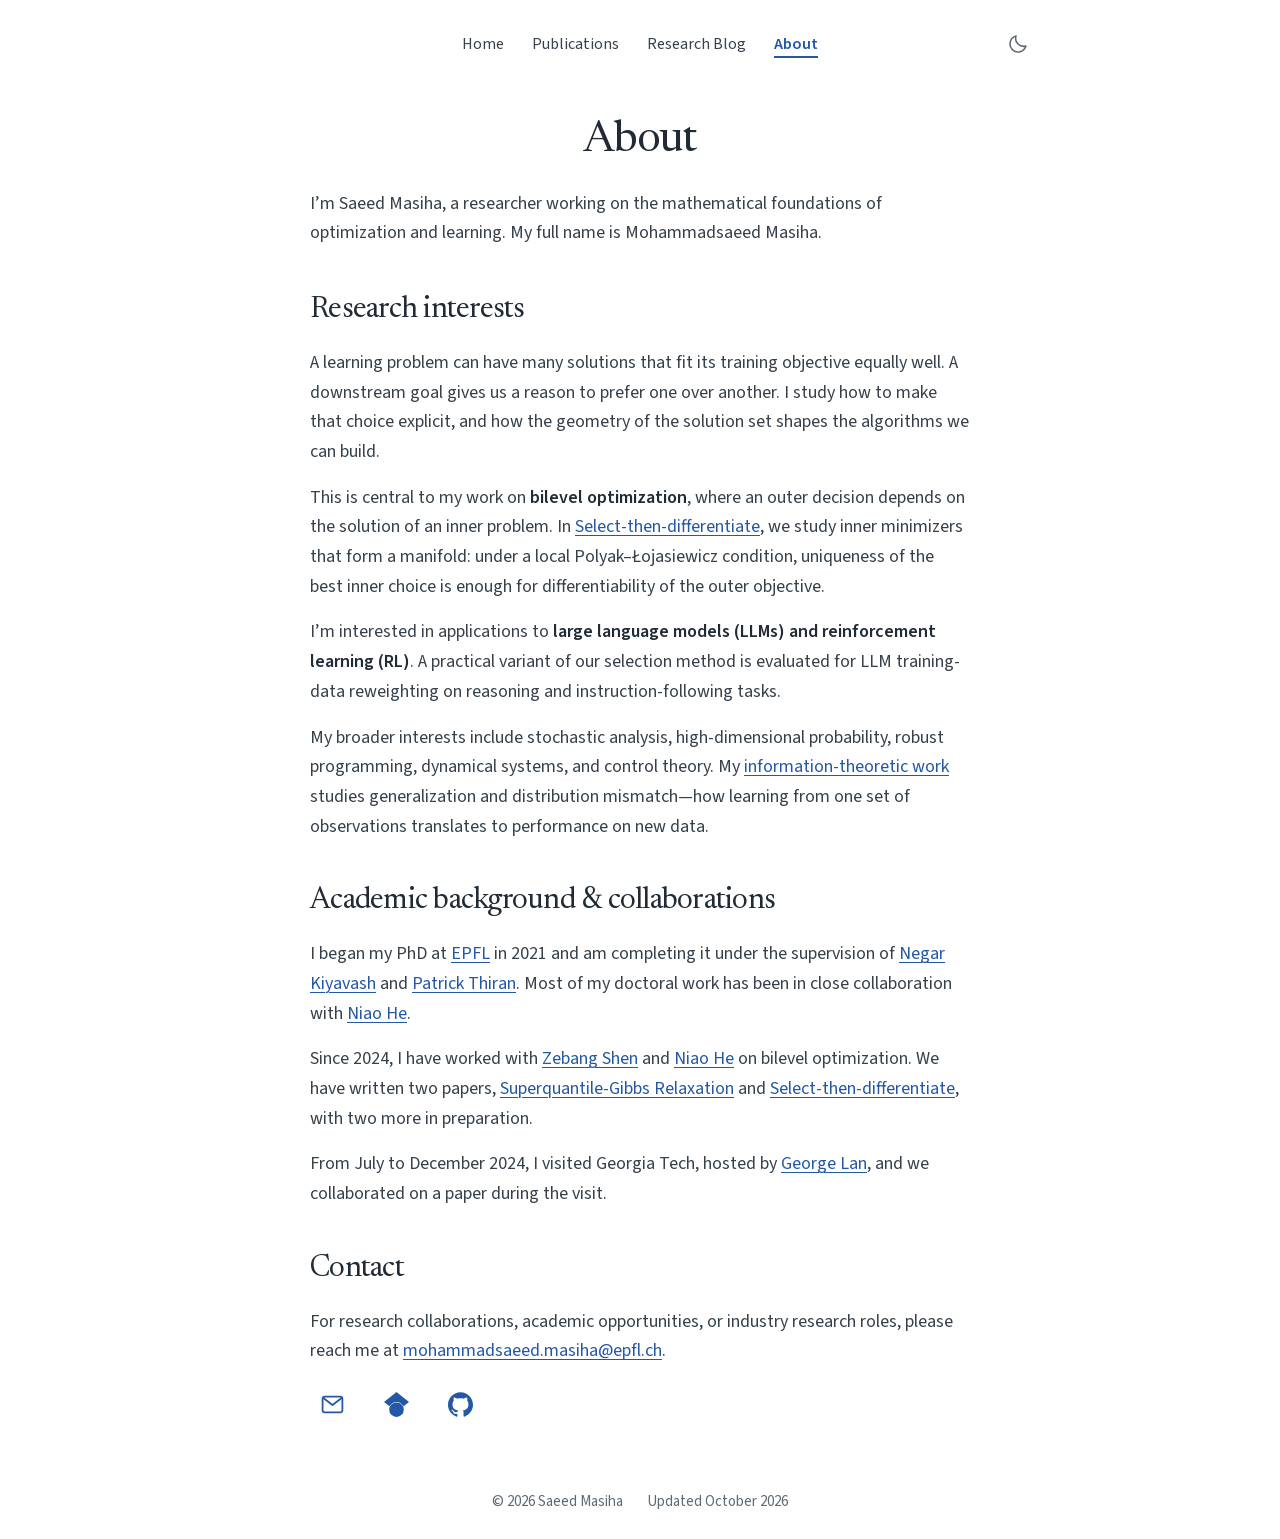
==== docs/about/index.html @ 3c465756 "Prepare academic website for GitHub Pages" ====
<!DOCTYPE html>
<html lang="en">
<head>
  <meta charset="utf-8">
  <meta name="viewport" content="width=device-width, initial-scale=1">
  <meta name="theme-color" content="#ffffff">
  <title>About — Saeed Masiha</title>
  <meta name="description" content="Saeed Masiha’s research interests, academic background, and collaborations. PhD student at EPFL working on optimization and machine learning.">
  <meta name="author" content="Saeed Masiha">
  <link rel="canonical" href="https://msmasiha1997.github.io/about/">
  <meta property="og:type" content="website">
  <meta property="og:site_name" content="Saeed Masiha">
  <meta property="og:title" content="About — Saeed Masiha">
  <meta property="og:description" content="Saeed Masiha’s research interests, academic background, and collaborations. PhD student at EPFL working on optimization and machine learning.">
  <meta property="og:url" content="https://msmasiha1997.github.io/about/">
  <link rel="icon" href="../assets/images/favicon.svg" type="image/svg+xml">
  <script src="../assets/js/theme.js?v=20260925-themes"></script>
  <link rel="stylesheet" href="../assets/css/site.css?v=20261016-visual-blog">
</head>
<body data-page="about">
  <a class="skip-link" href="#main">Skip to content</a>
  <header class="site-header">
    <div class="header-inner">
      <nav class="main-nav" aria-label="Main navigation">
        <a href="../index.html">Home</a> <a href="../papers/index.html">Publications</a> <a href="../writing/index.html">Research Blog</a> <a aria-current="page" href="../about/index.html">About</a>
      </nav>
      <button class="theme-toggle" type="button" aria-label="Switch to dark mode" title="Switch to dark mode" hidden>
        <svg class="theme-icon-moon" width="22" height="22" aria-hidden="true" focusable="false"><use href="../assets/images/contact-icons.svg#moon"></use></svg>
        <svg class="theme-icon-sun" width="22" height="22" aria-hidden="true" focusable="false"><use href="../assets/images/contact-icons.svg#sun"></use></svg>
      </button>
    </div>
  </header>
  <div class="site-layout">
    <main id="main" tabindex="-1">
      <header class="page-intro">
        <h1>About</h1>
        <p>I’m Saeed Masiha, a researcher working on the mathematical foundations of optimization and learning. My full name is Mohammadsaeed Masiha.</p>
      </header>
      <section class="page-section" aria-labelledby="research-interests">
        <h2 id="research-interests">Research interests</h2>
        <p>A learning problem can have many solutions that fit its training objective equally well. A downstream goal gives us a reason to prefer one over another. I study how to make that choice explicit, and how the geometry of the solution set shapes the algorithms we can build.</p>
        <p>This is central to my work on <strong>bilevel optimization</strong>, where an outer decision depends on the solution of an inner problem. In <a href="../papers/index.html#select-then-differentiate">Select-then-differentiate</a>, we study inner minimizers that form a manifold: under a local Polyak–Łojasiewicz condition, uniqueness of the best inner choice is enough for differentiability of the outer objective.</p>
        <p>I’m interested in applications to <strong>large language models (LLMs) and reinforcement learning (RL)</strong>. A practical variant of our selection method is evaluated for LLM training-data reweighting on reasoning and instruction-following tasks.</p>
        <p>My broader interests include stochastic analysis, high-dimensional probability, robust programming, dynamical systems, and control theory. My <a href="../papers/index.html#information-theoretic-methods">information-theoretic work</a> studies generalization and distribution mismatch—how learning from one set of observations translates to performance on new data.</p>
      </section>
      <section class="page-section" aria-labelledby="academic-background">
        <h2 id="academic-background">Academic background &amp; collaborations</h2>
        <!-- Public academic background; update roles manually. -->
        <p id="experience">I began my PhD at <a href="https://www.epfl.ch/">EPFL</a> in 2021 and am completing it under the supervision of <a class="person-link" href="https://people.epfl.ch/negar.kiyavash?lang=en">Negar Kiyavash</a> and <a class="person-link" href="https://people.epfl.ch/patrick.thiran/?lang=en">Patrick Thiran</a>. Most of my doctoral work has been in close collaboration with <a class="person-link" href="https://odi.inf.ethz.ch/niaohe">Niao He</a>.</p>
        <p>Since 2024, I have worked with <a class="person-link" href="https://shenzebang.github.io/">Zebang Shen</a> and <a class="person-link" href="https://odi.inf.ethz.ch/niaohe">Niao He</a> on bilevel optimization. We have written two papers, <a href="../papers/index.html#superquantile-gibbs">Superquantile-Gibbs Relaxation</a> and <a href="../papers/index.html#select-then-differentiate">Select-then-differentiate</a>, with two more in preparation.</p>
        <p>From July to December 2024, I visited Georgia Tech, hosted by <a class="person-link" href="https://www.isye.gatech.edu/users/guanghui-lan">George Lan</a>, and we collaborated on a paper during the visit.</p>
      </section>
      <section class="page-section" aria-labelledby="contact">
        <h2 id="contact">Contact</h2>
        <p>For research collaborations, academic opportunities, or industry research roles, please reach me at <a class="contact-email" href="mailto:mohammadsaeed.masiha@epfl.ch">mohammadsaeed.masiha@epfl.ch</a>.</p>
        <div class="contact-links">
          <a class="contact-icon" href="mailto:mohammadsaeed.masiha@epfl.ch" aria-label="Email Saeed Masiha" title="Email Saeed Masiha">
            <svg width="25" height="25" aria-hidden="true" focusable="false"><use href="../assets/images/contact-icons.svg#email"></use></svg>
          </a>
          <a class="contact-icon" href="https://scholar.google.com/citations?user=986hSjMAAAAJ&amp;hl=en" aria-label="Google Scholar" title="Google Scholar">
            <svg width="25" height="25" aria-hidden="true" focusable="false"><use href="../assets/images/contact-icons.svg#google-scholar"></use></svg>
          </a>
          <a class="contact-icon" href="https://github.com/msmasiha1997" aria-label="GitHub" title="GitHub">
            <svg width="25" height="25" aria-hidden="true" focusable="false"><use href="../assets/images/contact-icons.svg#github"></use></svg>
          </a>
        </div>
      </section>
    </main>
    <footer class="site-footer">
      <span>© 2026 Saeed Masiha</span>
      <span>Updated October 2026</span>
    </footer>
  </div>
</body>
</html>
---- docs/assets/css/site.css ----
/* Locally hosted fonts; OFL licenses are in ../fonts/. */
@font-face {
  font-family: 'Newsreader';
  font-style: normal;
  font-weight: 400 600;
  font-display: swap;
  src: url(../fonts/newsreader-latin-ext.woff2) format('woff2');
  unicode-range: U+0100-02BA, U+02BD-02C5, U+02C7-02CC, U+02CE-02D7, U+02DD-02FF, U+0304, U+0308, U+0329, U+1D00-1DBF, U+1E00-1E9F, U+1EF2-1EFF, U+2020, U+20A0-20AB, U+20AD-20C0, U+2113, U+2C60-2C7F, U+A720-A7FF;
}

@font-face {
  font-family: 'Newsreader';
  font-style: normal;
  font-weight: 400 600;
  font-display: swap;
  src: url(../fonts/newsreader-latin.woff2) format('woff2');
  unicode-range: U+0000-00FF, U+0131, U+0152-0153, U+02BB-02BC, U+02C6, U+02DA, U+02DC, U+0304, U+0308, U+0329, U+2000-206F, U+20AC, U+2122, U+2191, U+2193, U+2212, U+2215, U+FEFF, U+FFFD;
}

@font-face {
  font-family: 'Source Sans 3';
  font-style: normal;
  font-weight: 400 700;
  font-display: swap;
  src: url(../fonts/source-sans-3-greek.woff2) format('woff2');
  unicode-range: U+0370-0377, U+037A-037F, U+0384-038A, U+038C, U+038E-03A1, U+03A3-03FF;
}

@font-face {
  font-family: 'Source Sans 3';
  font-style: normal;
  font-weight: 400 700;
  font-display: swap;
  src: url(../fonts/source-sans-3-latin-ext.woff2) format('woff2');
  unicode-range: U+0100-02BA, U+02BD-02C5, U+02C7-02CC, U+02CE-02D7, U+02DD-02FF, U+0304, U+0308, U+0329, U+1D00-1DBF, U+1E00-1E9F, U+1EF2-1EFF, U+2020, U+20A0-20AB, U+20AD-20C0, U+2113, U+2C60-2C7F, U+A720-A7FF;
}

@font-face {
  font-family: 'Source Sans 3';
  font-style: normal;
  font-weight: 400 700;
  font-display: swap;
  src: url(../fonts/source-sans-3-latin.woff2) format('woff2');
  unicode-range: U+0000-00FF, U+0131, U+0152-0153, U+02BB-02BC, U+02C6, U+02DA, U+02DC, U+0304, U+0308, U+0329, U+2000-206F, U+20AC, U+2122, U+2191, U+2193, U+2212, U+2215, U+FEFF, U+FFFD;
}

/* Shared foundations. Adjust this small palette and type scale here. */
:root {
  color-scheme: light;
  --canvas: #fff;
  --paper: #fff;
  --ink: #202b36;
  --text: #36414b;
  --muted: #606a74;
  --accent: #2458a6;
  --accent-soft: #eff4fa;
  --border: #dfe5eb;
  --wash: #f5f7f9;
  --selection: #dce9f7;
  --portrait-border: #ccd6df;
  --serif: 'Newsreader', Georgia, serif;
  --sans: 'Source Sans 3', 'Segoe UI', Arial, sans-serif;
}
/* Match the system until a visitor chooses a theme. Keep both dark palettes in sync. */
@media (prefers-color-scheme: dark) {
  :root:not([data-theme='light']) {
    color-scheme: dark;
    --canvas: #151b23;
    --paper: #1b2430;
    --ink: #edf2f7;
    --text: #ccd5e0;
    --muted: #aab6c5;
    --accent: #9ec7ff;
    --accent-soft: #253449;
    --border: #364354;
    --wash: #1c2632;
    --selection: #344e70;
    --portrait-border: #526176;
  }
}
:root[data-theme='dark'] {
  color-scheme: dark;
  --canvas: #151b23;
  --paper: #1b2430;
  --ink: #edf2f7;
  --text: #ccd5e0;
  --muted: #aab6c5;
  --accent: #9ec7ff;
  --accent-soft: #253449;
  --border: #364354;
  --wash: #1c2632;
  --selection: #344e70;
  --portrait-border: #526176;
}
* { box-sizing: border-box; }
[hidden] { display: none !important; }
html { scroll-padding-top: 24px; }
body { margin: 0; min-height: 100vh; min-height: 100svh; display: flex; flex-direction: column; background: var(--canvas); color: var(--text); font: 400 1.125rem/1.65 var(--sans); -webkit-font-smoothing: antialiased; overflow-wrap: break-word; }
p, h1, h2, h3, h4 { margin: 0 0 1rem; }
h1, h2 { color: var(--ink); font-family: var(--serif); font-weight: 400; letter-spacing: -.025em; }
h1 { font-size: 2.75rem; line-height: 1.15; }
h2 { font-size: 1.875rem; line-height: 1.2; }
h3, h4 { color: var(--ink); font-size: 1.125rem; line-height: 1.45; font-weight: 600; }
strong { color: var(--ink); font-weight: 600; }
a { color: var(--accent); text-decoration-thickness: 1px; text-underline-offset: .19em; }
a:hover { text-decoration-thickness: 2px; }
:focus-visible { outline: 3px solid var(--accent); outline-offset: 4px; border-radius: 2px; }
main:focus { outline: none; }
::selection { background: var(--selection); color: var(--ink); }
img, svg { max-width: 100%; }
.skip-link { position: absolute; left: 20px; top: -100px; z-index: 20; padding: 10px 18px; background: var(--ink); color: var(--canvas); }
.skip-link:focus { top: 10px; }
.sr-only { position: absolute; width: 1px; height: 1px; padding: 0; margin: -1px; overflow: hidden; clip: rect(0,0,0,0); white-space: nowrap; border: 0; }

/* Centered page columns; prose keeps a natural reading edge. */
.header-inner, .site-layout { width: min(800px, calc(100% - 80px)); margin-inline: auto; }
.site-header { padding-top: 20px; }
.header-inner { display: grid; grid-template-columns: 44px minmax(0, 1fr) 44px; align-items: center; column-gap: 8px; }
.main-nav { grid-column: 2; display: flex; flex-wrap: wrap; justify-content: center; align-items: center; gap: 0 28px; }
.main-nav a { display: inline-flex; align-items: center; min-height: 48px; padding-block: 8px; font-size: 1rem; color: var(--text); text-decoration: none; }
.main-nav a:hover { color: var(--accent); text-decoration: underline; }
.main-nav a[aria-current] { color: var(--accent); font-weight: 600; text-decoration: underline; text-decoration-thickness: 2px; text-underline-offset: .45em; }
.theme-toggle { grid-column: 3; display: inline-flex; justify-content: center; align-items: center; width: 44px; height: 44px; padding: 10px; border: 0; border-radius: 50%; background: transparent; color: var(--muted); cursor: pointer; }
.theme-toggle:hover { background: var(--accent-soft); color: var(--accent); }
.theme-toggle svg { width: 22px; height: 22px; }
.theme-icon-sun { display: none; }
:root[data-theme='dark'] .theme-icon-sun { display: block; }
:root[data-theme='dark'] .theme-icon-moon { display: none; }
.site-layout { flex: 1; display: flex; flex-direction: column; padding-block: 48px 24px; }
main, .main-column { min-width: 0; }
main { flex: 1; width: 100%; margin-inline: auto; }
body[data-page='papers'] main { max-width: 800px; }
body[data-page='home'] .site-layout, body[data-page='about'] .site-layout { max-width: 660px; }
body[data-page='home'] .site-layout { padding-top: 26px; }
.page-intro { margin-bottom: 44px; }
.page-intro h1 { margin-bottom: 22px; text-align: center; }
.page-intro p { max-width: 66ch; }
.page-intro > p:last-child { margin-bottom: 0; }
.page-section { margin-top: 42px; }
.page-section h2 { margin-bottom: 20px; }
.page-section p:last-child { margin-bottom: 0; }
.contact-links { display: flex; flex-wrap: wrap; align-items: center; gap: 8px 20px; }
.contact-links a { display: inline-flex; align-items: center; min-height: 44px; font-size: 1rem; }
.contact-links .contact-icon { justify-content: center; width: 44px; height: 44px; border-radius: 8px; text-decoration: none; }
.contact-icon svg { width: 25px; height: 25px; fill: currentColor; }
.contact-icon:hover { background: var(--accent-soft); }
.contact-email { overflow-wrap: anywhere; }
.person-link { color: var(--accent); }

/* Home: a circular portrait, short introduction, news, and contact row. */
.profile-heading { text-align: center; margin-bottom: 30px; }
.profile-heading h1 { margin: 20px 0 0; font-size: 2.5rem; }
.profile-portrait-frame { position: relative; width: 240px; height: 240px; max-width: 100%; aspect-ratio: 1; margin-inline: auto; overflow: hidden; border: 1px solid var(--portrait-border); border-radius: 50%; background: var(--paper); }
.profile-portrait-crop { position: absolute; inset: 4px; overflow: hidden; border-radius: 50%; }
.profile-portrait { display: block; width: 100%; height: 100%; border-radius: 50%; object-fit: cover; object-position: 50% 60%; transform: scale(1.5); }
.portrait-credit { margin: 0; }
.portrait-credit > summary { display: block; list-style: none; cursor: pointer; }
.portrait-credit > summary::-webkit-details-marker { display: none; }
.portrait-credit > summary::marker { content: ''; }
.portrait-caption { max-width: 28rem; margin: 14px auto 0; color: var(--muted); font-size: 1rem; line-height: 1.6; }
.intro-more { margin-bottom: 0; }
.home-news { margin-top: 34px; }
.home-news h2 { margin-bottom: 20px; }
.news-list { list-style: none; padding: 0; margin: 0; }
.news-list li { display: grid; grid-template-columns: 94px minmax(0, 1fr); column-gap: 18px; margin-bottom: 16px; }
.news-list li:last-child { margin-bottom: 0; }
.news-list p { margin: 0; }
.news-date { color: var(--muted); font-size: 1rem; line-height: 1.85625; }
.home-closing { margin-top: 34px; text-align: center; }
.home-closing .contact-links { justify-content: center; }

/* Bibliography: stable records with optional, keyboard-accessible summaries. */
.section-links { display: flex; flex-wrap: wrap; gap: 0 24px; margin-top: 18px; }
.section-links a { display: inline-flex; align-items: center; min-height: 44px; font-size: 1rem; }
.publication { margin-bottom: 30px; }
.publication:last-child { margin-bottom: 0; }
.publication h4 { margin-bottom: 6px; }
.publication h4 a { color: var(--ink); text-decoration: none; }
.publication h4 a:hover { color: var(--accent); text-decoration: underline; }
.paper-authors { color: var(--muted); font-size: 1rem; line-height: 1.5; margin-bottom: 4px; }
.paper-authors .person-link { color: inherit; text-decoration-color: #9ba6b0; }
.paper-meta { margin-bottom: 1px; color: var(--muted); font-size: 1rem; line-height: 1.5; }
.paper-year { white-space: nowrap; }
.paper-year > span { margin-inline: 3px; }
.venue { font-weight: 400; }
.paper-links { display: flex; flex-wrap: wrap; align-items: flex-start; gap: 0 20px; }
.paper-links > a { display: inline-flex; align-items: center; min-height: 36px; font-size: 1rem; }
.paper-abstract { min-width: 0; }
.paper-abstract summary { min-height: 36px; padding-block: 5px; color: var(--accent); font-size: 1rem; cursor: pointer; }
.paper-abstract summary:hover { text-decoration: underline; }
.paper-abstract[open] { flex-basis: 100%; }
.paper-summary { margin: 6px 0 10px; max-width: 68ch; font-size: 1.0625rem; line-height: 1.65; }
.publication-section { margin-top: 42px; }
.publication-section h2 { margin-bottom: 26px; }
.publication-section + .publication-section { margin-top: 52px; padding-top: 30px; border-top: 1px solid var(--border); }
.publication-category + .publication-category { margin-top: 40px; }
.publication-category > h3 { margin-bottom: 22px; font-size: 1.25rem; }

/* Shared footer. */
.site-footer { display: flex; flex-wrap: wrap; justify-content: center; align-items: center; gap: 8px 24px; margin-top: 44px; padding-top: 20px; color: var(--muted); font-size: .9375rem; }
body[data-page='home'] .site-footer { margin-top: 20px; }
.site-footer > a { display: inline-flex; align-items: center; min-height: 36px; }
.footer-links { display: flex; flex-wrap: wrap; gap: 0 20px; }
.footer-links a { display: inline-flex; align-items: center; min-height: 36px; }

/* Reusable article styles: native mathematics, figures, citations, and code. */
body[data-page='article'] .site-layout { max-width: 860px; }
.article-header { max-width: 780px; padding-block: 34px; }
.article-header h1 { font-size: clamp(1.875rem, 4vw, 2.5rem); }
.article-deck { font-size: 1.3rem; }
.article-meta { display: flex; flex-wrap: wrap; gap: 8px 20px; color: var(--muted); font-size: .9375rem; }
.template-note { padding: 14px 18px; border: 1px solid var(--border); background: var(--wash); font-size: .9375rem; }
.article-layout { display: grid; grid-template-columns: minmax(0, 1fr) 170px; gap: 42px; }
.prose, .prose section { min-width: 0; }
.prose section { margin-bottom: 34px; }
.prose h2 { margin-bottom: 18px; }
.prose h3 { margin-top: 22px; }
.prose blockquote { margin: 24px 0; padding: 10px 0 10px 22px; border-left: 3px solid var(--accent); font: 400 1.4rem/1.5 var(--serif); color: var(--ink); }
.prose figure { margin: 28px 0; }
.prose figcaption { margin-top: 12px; font-size: .9375rem; color: var(--muted); }
.geometry { background: #1d3547; border-radius: 4px; overflow: hidden; }
.geometry-heading { padding: 24px 26px 0; color: white; font: 400 1.75rem/1.15 var(--serif); }
.geometry svg { display: block; width: 100%; height: auto; }
.geometry-caption { padding: 0 26px 24px; color: #d5e2eb; font-size: .9375rem; }
.geometry-caption strong { color: white; }
.math-block { max-width: 100%; overflow-x: auto; padding: 22px; border: 1px solid var(--border); background: var(--paper); }
.takeaway { margin-block: 24px; padding: 18px 22px; background: var(--accent-soft); border-left: 3px solid var(--accent); }
.takeaway h3 { margin-top: 0; }
.takeaway p:last-child { margin-bottom: 0; }
.prose pre { max-width: 100%; overflow-x: auto; padding: 20px; border: 1px solid var(--border); background: var(--wash); line-height: 1.65; }
.prose code { font-family: ui-monospace, SFMono-Regular, Consolas, monospace; font-size: .875em; }
.prose :not(pre) > code { padding: .15em .3em; background: var(--wash); overflow-wrap: anywhere; }
.article-toc { align-self: start; position: sticky; top: 24px; border-left: 1px solid var(--border); padding-left: 20px; font-size: .9375rem; }
.article-toc p { color: var(--ink); font-weight: 600; margin-bottom: 10px; }
.article-toc ol { list-style: none; padding: 0; margin: 0; }
.article-toc a { display: inline-flex; align-items: center; min-height: 40px; }
.references { padding-left: 24px; }
.references li { margin-bottom: 15px; overflow-wrap: anywhere; }
article[id], section[id], h2[id], .references li { scroll-margin-top: 24px; }
/* Keep the introduction and dated updates readable on narrow screens. */
@media (max-width: 800px) {
  .header-inner, .site-layout { width: calc(100% - 56px); }
  .site-layout { padding-top: 36px; }
  .article-layout { grid-template-columns: minmax(0, 1fr); gap: 24px; }
  .article-toc { position: static; grid-row: 1; padding-left: 0; border-left: 0; padding-bottom: 18px; border-bottom: 1px solid var(--border); }
  .article-toc ol { display: flex; flex-wrap: wrap; gap: 4px 20px; }
}
@media (max-width: 600px) {
  .header-inner, .site-layout { width: calc(100% - 40px); }
  .header-inner { width: calc(100% - 24px); column-gap: 4px; }
  .header-inner { grid-template-columns: minmax(0, 1fr) 44px; }
  .main-nav { grid-column: 1; }
  .theme-toggle { grid-column: 2; }
  .site-header { padding-top: 10px; }
  .main-nav { gap: 0 18px; }
  .main-nav a { min-height: 44px; }
  .site-layout { padding-top: 30px; }
  h1 { font-size: 2.375rem; }
  h2 { font-size: 1.75rem; }
  body[data-page='home'] .site-layout { padding-top: 22px; }
  .profile-portrait-frame { width: 208px; height: 208px; }
  .profile-heading { margin-bottom: 26px; }
  .profile-heading h1 { margin-top: 18px; font-size: 2.375rem; }
  .home-news { margin-top: 30px; }
  .news-list li { grid-template-columns: minmax(0, 1fr); row-gap: 2px; margin-bottom: 18px; }
  .home-closing { margin-top: 30px; }
  .page-intro { margin-bottom: 34px; }
  .page-section { margin-top: 34px; }
  .publication-section + .publication-section { margin-top: 40px; padding-top: 26px; }
  .paper-links { gap: 0 18px; }
  .paper-links > a, .paper-abstract summary { min-height: 40px; }
  .paper-abstract summary { padding-block: 7px; }
  .site-footer { margin-top: 44px; }
  .geometry-heading { font-size: 1.5rem; padding: 20px 20px 0; }
  .geometry-caption { padding: 0 20px 20px; }
}
@media (max-width: 360px) {
  .main-nav { display: grid; grid-template-columns: repeat(2, max-content); column-gap: 20px; }
  .main-nav a { font-size: .9375rem; }
}
@media print {
  :root, :root[data-theme] { color-scheme: light; --canvas: #fff; --paper: #fff; --ink: #202b36; --text: #36414b; --muted: #606a74; --accent: #2458a6; --accent-soft: #eff4fa; --border: #dfe5eb; --wash: #f5f7f9; --portrait-border: #ccd6df; }
  body { display: block; font-size: 11pt; color: black; }
  .header-inner, .site-layout { width: 100%; }
  .site-layout { display: block; padding: 0; }
  .site-header, .site-footer, .article-toc { display: none; }
  .publication { break-inside: avoid; }
  .article-layout { display: block; }
  a { color: inherit; }
}
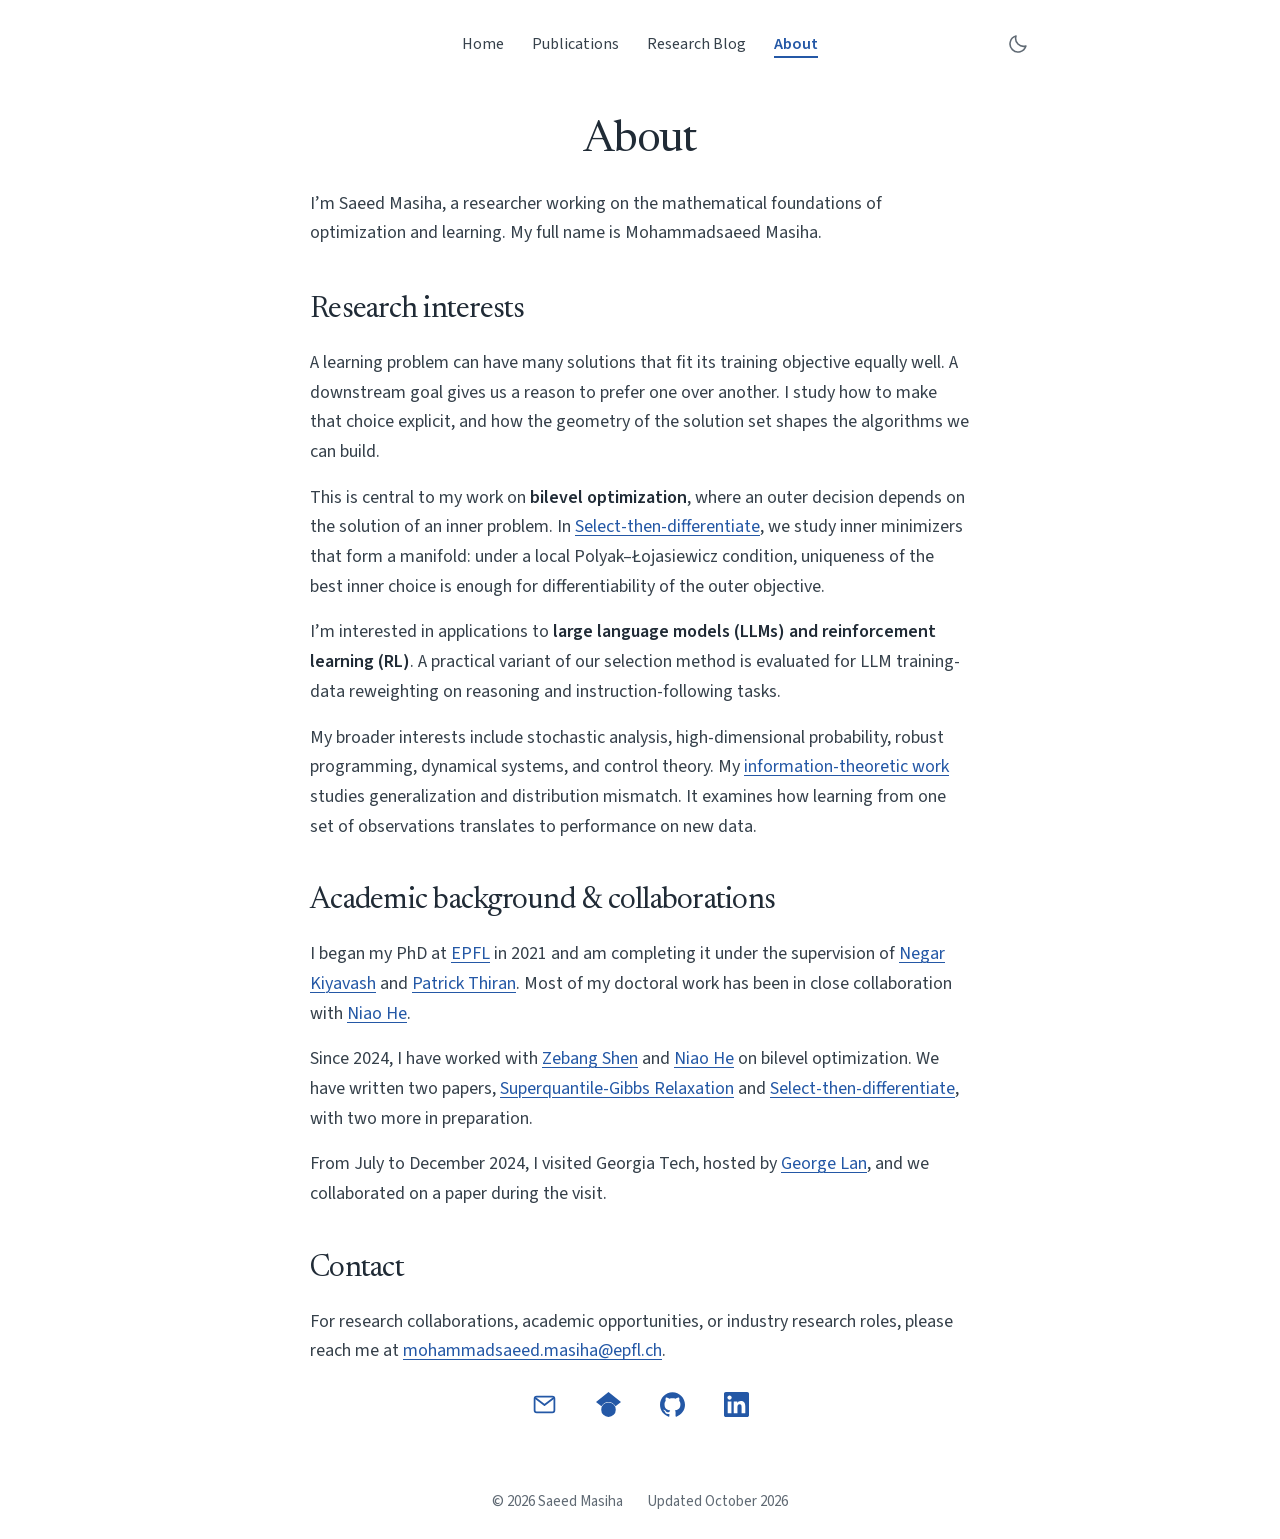
==== commit 71104f20: "Polish website prose and add LinkedIn contact links" ====
--- a/docs/about/index.html
+++ b/docs/about/index.html
@@ -4,18 +4,18 @@
   <meta charset="utf-8">
   <meta name="viewport" content="width=device-width, initial-scale=1">
   <meta name="theme-color" content="#ffffff">
-  <title>About — Saeed Masiha</title>
+  <title>About | Saeed Masiha</title>
   <meta name="description" content="Saeed Masiha’s research interests, academic background, and collaborations. PhD student at EPFL working on optimization and machine learning.">
   <meta name="author" content="Saeed Masiha">
-  <link rel="canonical" href="https://msmasiha1997.github.io/about/">
+  <link rel="canonical" href="https://smasiha.github.io/about/">
   <meta property="og:type" content="website">
   <meta property="og:site_name" content="Saeed Masiha">
-  <meta property="og:title" content="About — Saeed Masiha">
+  <meta property="og:title" content="About | Saeed Masiha">
   <meta property="og:description" content="Saeed Masiha’s research interests, academic background, and collaborations. PhD student at EPFL working on optimization and machine learning.">
-  <meta property="og:url" content="https://msmasiha1997.github.io/about/">
+  <meta property="og:url" content="https://smasiha.github.io/about/">
   <link rel="icon" href="../assets/images/favicon.svg" type="image/svg+xml">
   <script src="../assets/js/theme.js?v=20260925-themes"></script>
-  <link rel="stylesheet" href="../assets/css/site.css?v=20261016-visual-blog">
+  <link rel="stylesheet" href="../assets/css/site.css?v=20261019-contact-update">
 </head>
 <body data-page="about">
   <a class="skip-link" href="#main">Skip to content</a>
@@ -41,7 +41,7 @@
         <p>A learning problem can have many solutions that fit its training objective equally well. A downstream goal gives us a reason to prefer one over another. I study how to make that choice explicit, and how the geometry of the solution set shapes the algorithms we can build.</p>
         <p>This is central to my work on <strong>bilevel optimization</strong>, where an outer decision depends on the solution of an inner problem. In <a href="../papers/index.html#select-then-differentiate">Select-then-differentiate</a>, we study inner minimizers that form a manifold: under a local Polyak–Łojasiewicz condition, uniqueness of the best inner choice is enough for differentiability of the outer objective.</p>
         <p>I’m interested in applications to <strong>large language models (LLMs) and reinforcement learning (RL)</strong>. A practical variant of our selection method is evaluated for LLM training-data reweighting on reasoning and instruction-following tasks.</p>
-        <p>My broader interests include stochastic analysis, high-dimensional probability, robust programming, dynamical systems, and control theory. My <a href="../papers/index.html#information-theoretic-methods">information-theoretic work</a> studies generalization and distribution mismatch—how learning from one set of observations translates to performance on new data.</p>
+        <p>My broader interests include stochastic analysis, high-dimensional probability, robust programming, dynamical systems, and control theory. My <a href="../papers/index.html#information-theoretic-methods">information-theoretic work</a> studies generalization and distribution mismatch. It examines how learning from one set of observations translates to performance on new data.</p>
       </section>
       <section class="page-section" aria-labelledby="academic-background">
         <h2 id="academic-background">Academic background &amp; collaborations</h2>
@@ -60,8 +60,11 @@
           <a class="contact-icon" href="https://scholar.google.com/citations?user=986hSjMAAAAJ&amp;hl=en" aria-label="Google Scholar" title="Google Scholar">
             <svg width="25" height="25" aria-hidden="true" focusable="false"><use href="../assets/images/contact-icons.svg#google-scholar"></use></svg>
           </a>
-          <a class="contact-icon" href="https://github.com/msmasiha1997" aria-label="GitHub" title="GitHub">
+          <a class="contact-icon" href="https://github.com/smasiha" aria-label="GitHub" title="GitHub">
             <svg width="25" height="25" aria-hidden="true" focusable="false"><use href="../assets/images/contact-icons.svg#github"></use></svg>
+          </a>
+          <a class="contact-icon" href="https://www.linkedin.com/in/saeed-masiha-25b30514a/" aria-label="LinkedIn" title="LinkedIn">
+            <svg width="25" height="25" aria-hidden="true" focusable="false"><use href="../assets/images/contact-icons.svg?v=20261019-linkedin#linkedin"></use></svg>
           </a>
         </div>
       </section>
--- a/docs/assets/css/site.css
+++ b/docs/assets/css/site.css
@@ -168,6 +168,7 @@
 .news-date { color: var(--muted); font-size: 1rem; line-height: 1.85625; }
 .home-closing { margin-top: 34px; text-align: center; }
 .home-closing .contact-links { justify-content: center; }
+[data-page="about"] .contact-links { justify-content: center; }
 
 /* Bibliography: stable records with optional, keyboard-accessible summaries. */
 .section-links { display: flex; flex-wrap: wrap; gap: 0 24px; margin-top: 18px; }
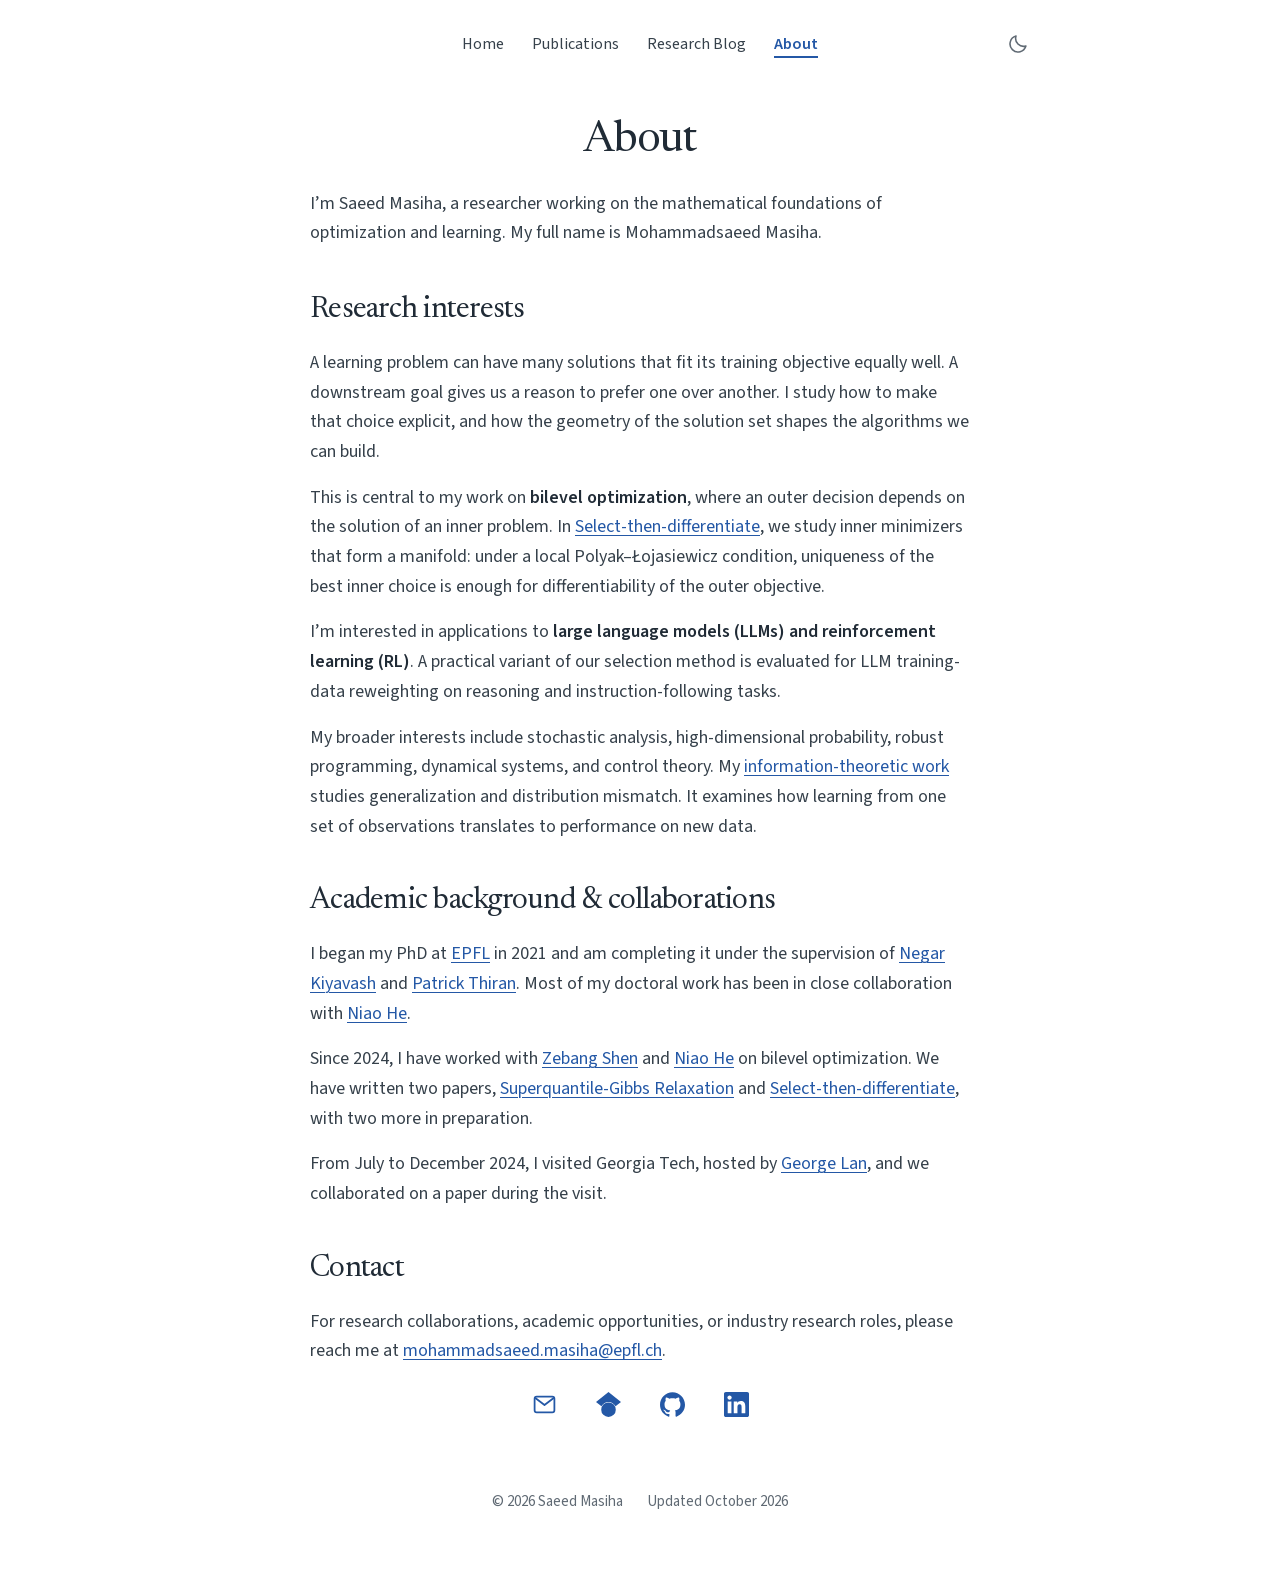
==== commit b769ed61: "Add accessible back-to-top navigation across the website" ====
--- a/docs/about/index.html
+++ b/docs/about/index.html
@@ -15,9 +15,10 @@
   <meta property="og:url" content="https://smasiha.github.io/about/">
   <link rel="icon" href="../assets/images/favicon.svg" type="image/svg+xml">
   <script src="../assets/js/theme.js?v=20260925-themes"></script>
-  <link rel="stylesheet" href="../assets/css/site.css?v=20261019-contact-update">
+  <script defer src="../assets/js/back-to-top.js?v=20261019-top"></script>
+  <link rel="stylesheet" href="../assets/css/site.css?v=20261019-top">
 </head>
-<body data-page="about">
+<body id="top" data-page="about">
   <a class="skip-link" href="#main">Skip to content</a>
   <header class="site-header">
     <div class="header-inner">
@@ -74,5 +75,9 @@
       <span>Updated October 2026</span>
     </footer>
   </div>
+  <a class="back-to-top" href="#top" aria-label="Back to top" title="Back to top">
+    <svg viewBox="0 0 24 24" width="20" height="20" aria-hidden="true" focusable="false"><path d="M12 19V5m-6 6 6-6 6 6" fill="none" stroke="currentColor" stroke-width="1.8" stroke-linecap="round" stroke-linejoin="round"/></svg>
+    <span>Top</span>
+  </a>
 </body>
 </html>
--- a/docs/assets/css/site.css
+++ b/docs/assets/css/site.css
@@ -201,6 +201,13 @@
 .site-footer { display: flex; flex-wrap: wrap; justify-content: center; align-items: center; gap: 8px 24px; margin-top: 44px; padding-top: 20px; color: var(--muted); font-size: .9375rem; }
 body[data-page='home'] .site-footer { margin-top: 20px; }
 .site-footer > a { display: inline-flex; align-items: center; min-height: 36px; }
+
+/* A native footer link becomes a small floating control after scrolling. */
+.has-back-to-top .site-layout { padding-bottom: calc(80px + env(safe-area-inset-bottom, 0px)); }
+.back-to-top { display: inline-flex; align-items: center; justify-content: center; gap: 6px; min-height: 44px; padding: 8px 12px; margin: 16px auto 24px; border: 1px solid var(--border); border-radius: 8px; background: var(--paper); color: var(--accent); font: 600 1rem/1.4 var(--sans); text-decoration: none; }
+.back-to-top svg { width: 20px; height: 20px; flex: none; }
+.back-to-top:hover { border-color: var(--accent); background: var(--accent-soft); }
+.back-to-top.is-floating { position: fixed; right: max(16px, env(safe-area-inset-right)); bottom: max(16px, env(safe-area-inset-bottom)); z-index: 10; margin: 0; box-shadow: 0 2px 8px rgb(0 0 0 / 8%); }
 .footer-links { display: flex; flex-wrap: wrap; gap: 0 20px; }
 .footer-links a { display: inline-flex; align-items: center; min-height: 36px; }
 
@@ -284,7 +291,8 @@
   body { display: block; font-size: 11pt; color: black; }
   .header-inner, .site-layout { width: 100%; }
   .site-layout { display: block; padding: 0; }
-  .site-header, .site-footer, .article-toc { display: none; }
+  .has-back-to-top .site-layout { padding-bottom: 0; }
+  .site-header, .site-footer, .article-toc, .back-to-top { display: none; }
   .publication { break-inside: avoid; }
   .article-layout { display: block; }
   a { color: inherit; }
